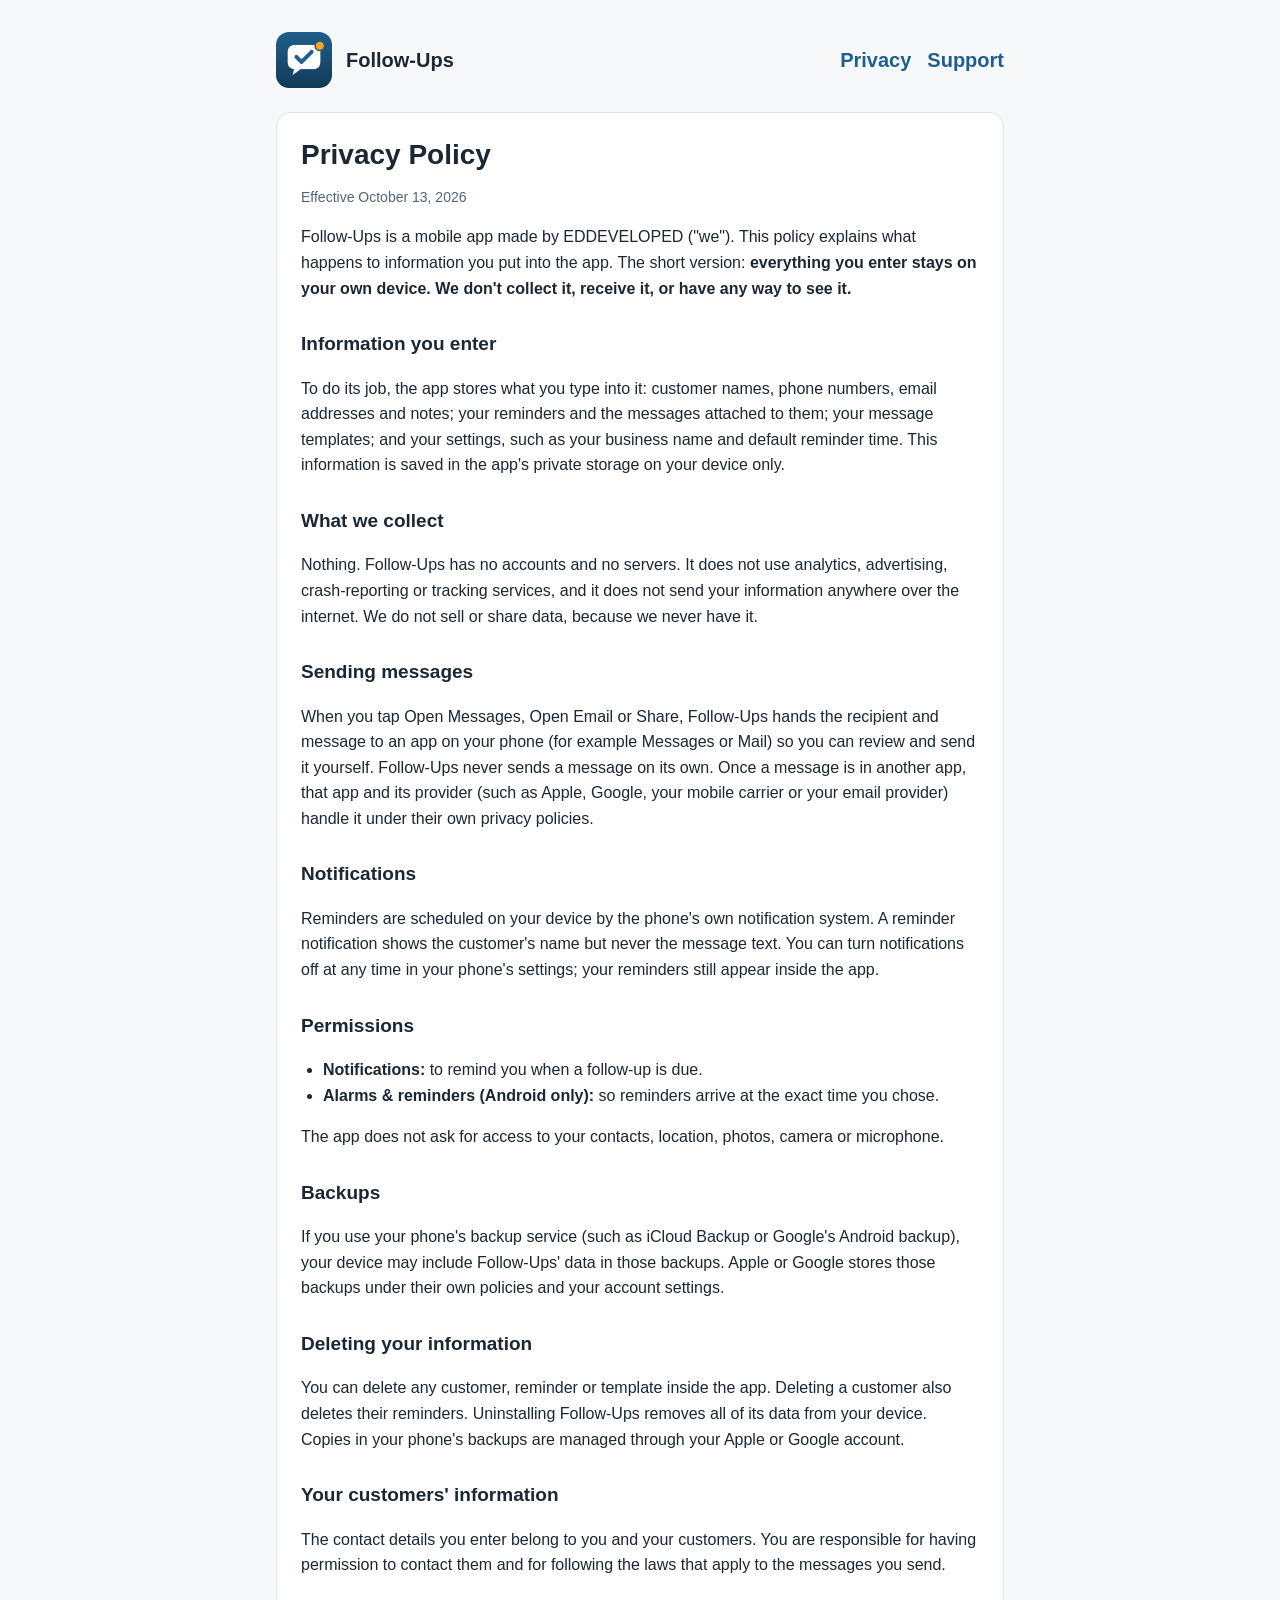
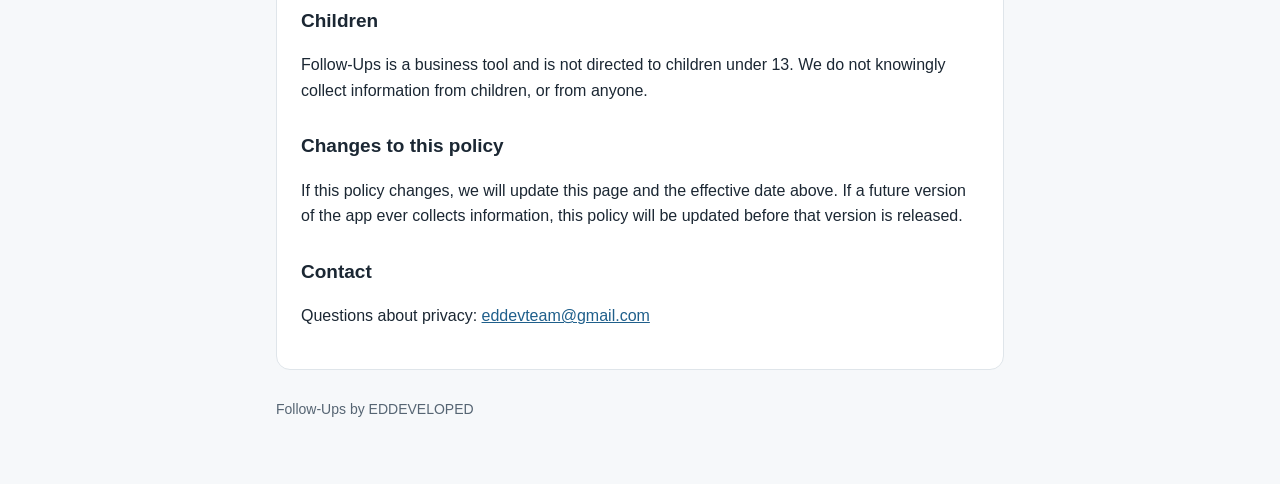
==== privacy.html @ d27f549e "Update site" ====
<!doctype html>
<html lang="en">
<head>
<meta charset="utf-8"><meta name="viewport" content="width=device-width, initial-scale=1">
<title>Privacy Policy · Follow-Ups</title>
<link rel="stylesheet" href="style.css">
</head>
<body><main>
<header><img src="icon.png" alt="" width="56" height="56"><a href="./">Follow-Ups</a><nav><a href="privacy.html">Privacy</a><a href="support.html">Support</a></nav></header>
<div class="card">
<h1>Privacy Policy</h1>
<p class="muted">Effective October 13, 2026</p>

<p>Follow-Ups is a mobile app made by EDDEVELOPED ("we"). This policy explains what happens to information you put into the app. The short version: <strong>everything you enter stays on your own device. We don't collect it, receive it, or have any way to see it.</strong></p>

<h2>Information you enter</h2>
<p>To do its job, the app stores what you type into it: customer names, phone numbers, email addresses and notes; your reminders and the messages attached to them; your message templates; and your settings, such as your business name and default reminder time. This information is saved in the app's private storage on your device only.</p>

<h2>What we collect</h2>
<p>Nothing. Follow-Ups has no accounts and no servers. It does not use analytics, advertising, crash-reporting or tracking services, and it does not send your information anywhere over the internet. We do not sell or share data, because we never have it.</p>

<h2>Sending messages</h2>
<p>When you tap Open Messages, Open Email or Share, Follow-Ups hands the recipient and message to an app on your phone (for example Messages or Mail) so you can review and send it yourself. Follow-Ups never sends a message on its own. Once a message is in another app, that app and its provider (such as Apple, Google, your mobile carrier or your email provider) handle it under their own privacy policies.</p>

<h2>Notifications</h2>
<p>Reminders are scheduled on your device by the phone's own notification system. A reminder notification shows the customer's name but never the message text. You can turn notifications off at any time in your phone's settings; your reminders still appear inside the app.</p>

<h2>Permissions</h2>
<ul>
<li><strong>Notifications:</strong> to remind you when a follow-up is due.</li>
<li><strong>Alarms &amp; reminders (Android only):</strong> so reminders arrive at the exact time you chose.</li>
</ul>
<p>The app does not ask for access to your contacts, location, photos, camera or microphone.</p>

<h2>Backups</h2>
<p>If you use your phone's backup service (such as iCloud Backup or Google's Android backup), your device may include Follow-Ups' data in those backups. Apple or Google stores those backups under their own policies and your account settings.</p>

<h2>Deleting your information</h2>
<p>You can delete any customer, reminder or template inside the app. Deleting a customer also deletes their reminders. Uninstalling Follow-Ups removes all of its data from your device. Copies in your phone's backups are managed through your Apple or Google account.</p>

<h2>Your customers' information</h2>
<p>The contact details you enter belong to you and your customers. You are responsible for having permission to contact them and for following the laws that apply to the messages you send.</p>

<h2>Children</h2>
<p>Follow-Ups is a business tool and is not directed to children under 13. We do not knowingly collect information from children, or from anyone.</p>

<h2>Changes to this policy</h2>
<p>If this policy changes, we will update this page and the effective date above. If a future version of the app ever collects information, this policy will be updated before that version is released.</p>

<h2>Contact</h2>
<p>Questions about privacy: <a href="mailto:eddevteam@gmail.com">eddevteam@gmail.com</a></p>
</div>
<footer>Follow-Ups by EDDEVELOPED</footer>
</main></body>
</html>
---- style.css ----
:root {
  --bg: #f6f8fa; --card: #ffffff; --text: #1b2733; --muted: #566573;
  --accent: #1f5f8b; --border: #dfe5ea;
  color-scheme: light dark;
}
@media (prefers-color-scheme: dark) {
  :root { --bg: #0f1820; --card: #16222d; --text: #e6edf3; --muted: #9aaab8;
          --accent: #7fb6dc; --border: #24333f; }
}
* { box-sizing: border-box; }
body { margin: 0; background: var(--bg); color: var(--text);
  font: 16px/1.6 -apple-system, BlinkMacSystemFont, "Segoe UI", Roboto, Helvetica, Arial, sans-serif; }
main { max-width: 760px; margin: 0 auto; padding: 32px 16px 64px; }
header { display: flex; align-items: center; gap: 14px; margin-bottom: 24px; }
header img { width: 56px; height: 56px; border-radius: 13px; }
header a { color: inherit; text-decoration: none; font-weight: 700; font-size: 20px; }
nav { margin-left: auto; display: flex; gap: 16px; font-size: 15px; }
nav a { color: var(--accent); text-decoration: none; }
.card { background: var(--card); border: 1px solid var(--border); border-radius: 14px; padding: 24px; }
h1 { font-size: 28px; line-height: 1.25; margin: 0 0 8px; }
h2 { font-size: 19px; margin: 28px 0 6px; }
p, li { color: var(--text); }
.muted { color: var(--muted); font-size: 14px; }
a { color: var(--accent); }
ul { padding-left: 22px; }
footer { margin-top: 28px; color: var(--muted); font-size: 14px; }
@media (max-width: 520px) { header { flex-wrap: wrap; } nav { margin-left: 0; width: 100%; } }
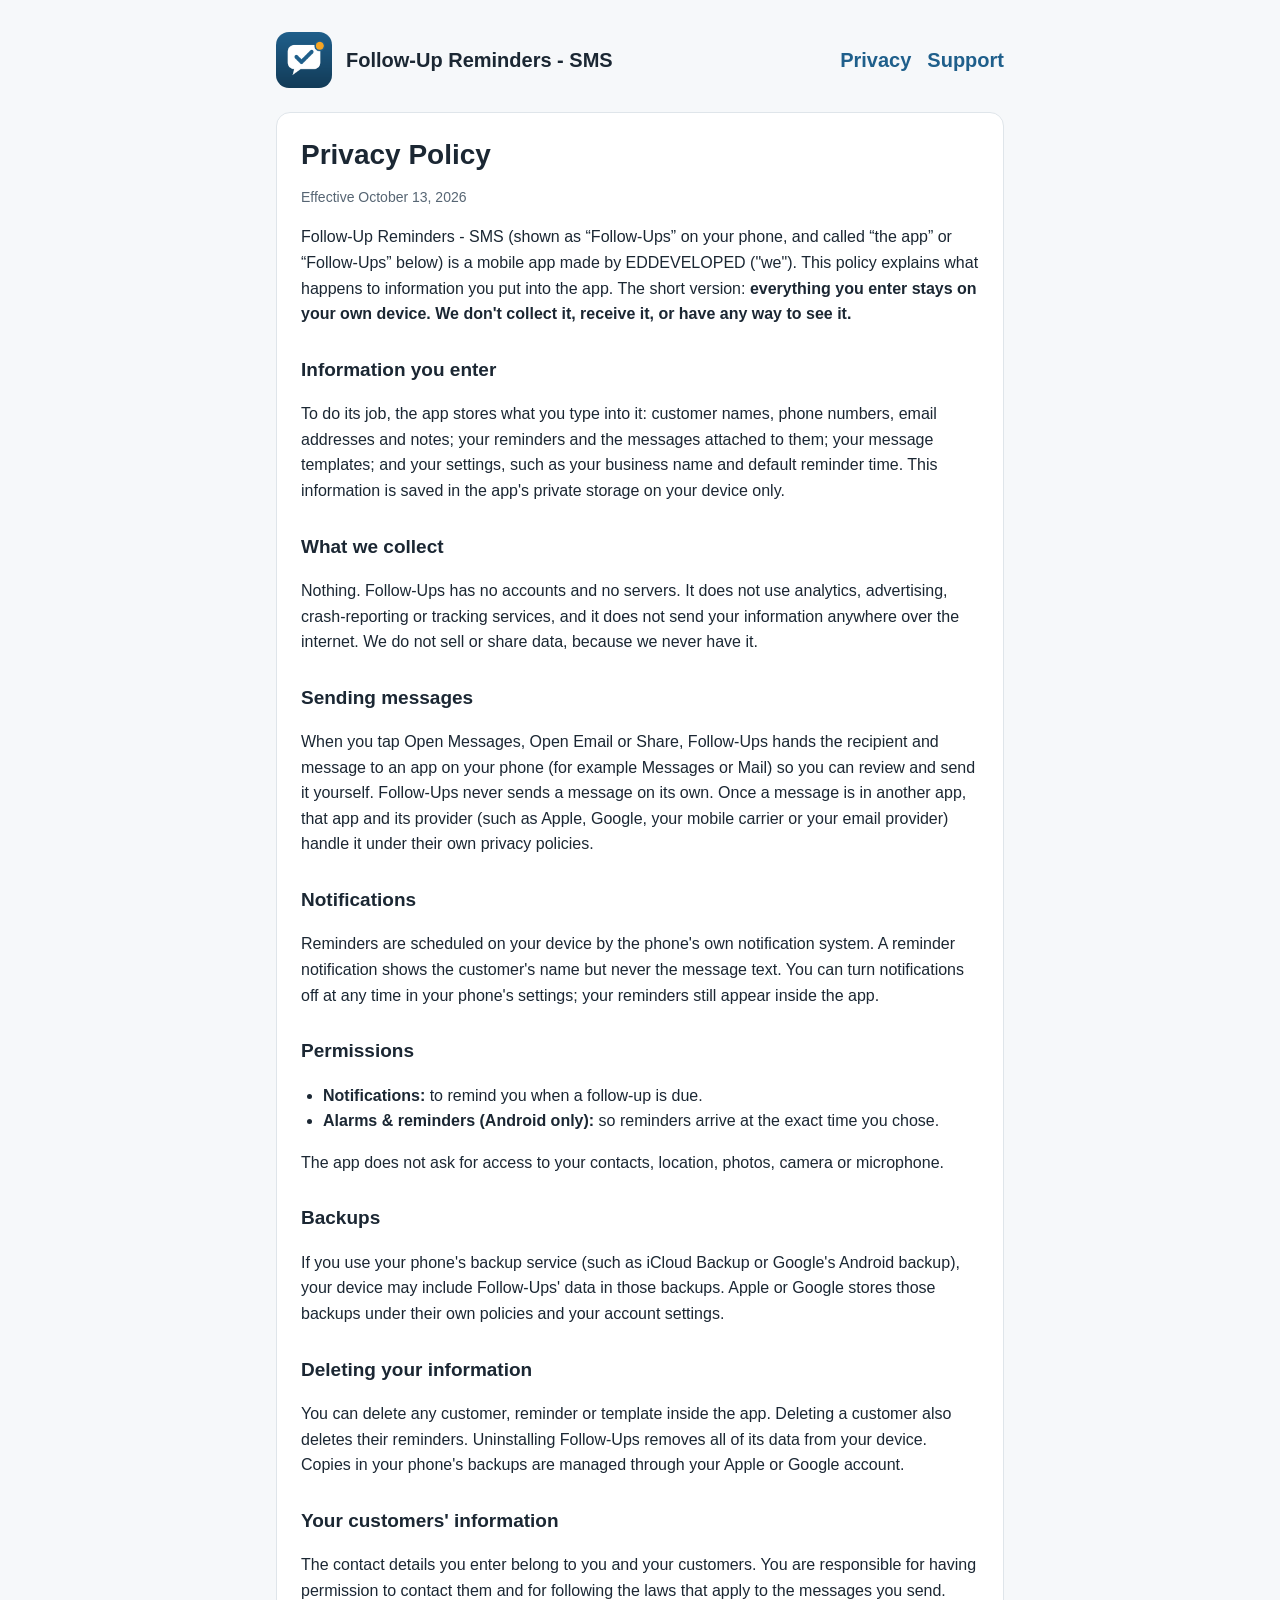
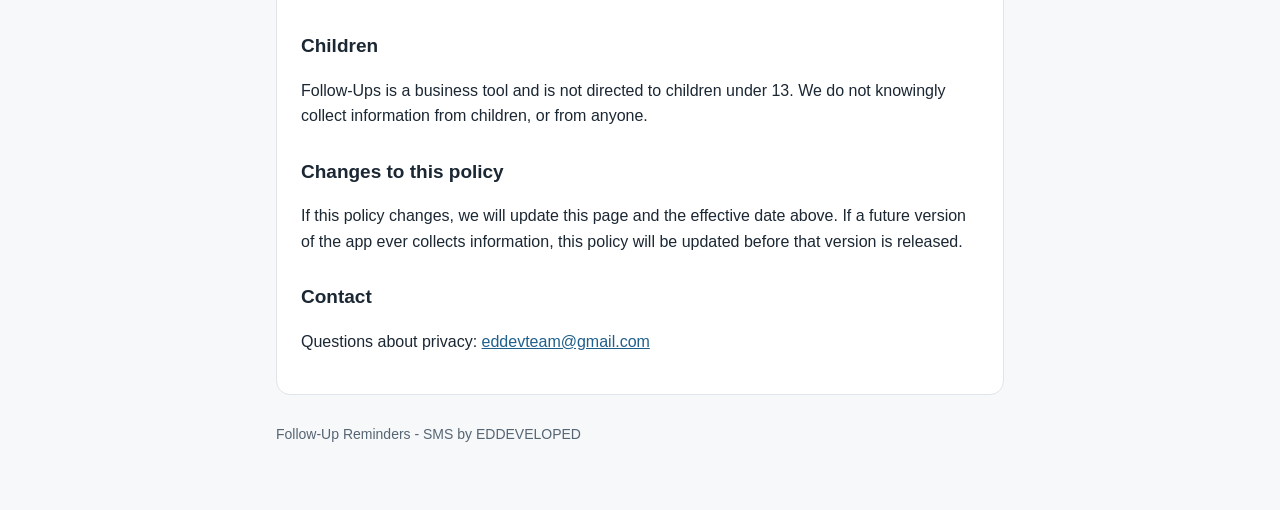
==== commit 37da2fef: "Update site" ====
--- a/privacy.html
+++ b/privacy.html
@@ -2,16 +2,16 @@
 <html lang="en">
 <head>
 <meta charset="utf-8"><meta name="viewport" content="width=device-width, initial-scale=1">
-<title>Privacy Policy · Follow-Ups</title>
+<title>Privacy Policy · Follow-Up Reminders - SMS</title>
 <link rel="stylesheet" href="style.css">
 </head>
 <body><main>
-<header><img src="icon.png" alt="" width="56" height="56"><a href="./">Follow-Ups</a><nav><a href="privacy.html">Privacy</a><a href="support.html">Support</a></nav></header>
+<header><img src="icon.png" alt="" width="56" height="56"><a href="./">Follow-Up Reminders - SMS</a><nav><a href="privacy.html">Privacy</a><a href="support.html">Support</a></nav></header>
 <div class="card">
 <h1>Privacy Policy</h1>
 <p class="muted">Effective October 13, 2026</p>
 
-<p>Follow-Ups is a mobile app made by EDDEVELOPED ("we"). This policy explains what happens to information you put into the app. The short version: <strong>everything you enter stays on your own device. We don't collect it, receive it, or have any way to see it.</strong></p>
+<p>Follow-Up Reminders - SMS (shown as &ldquo;Follow-Ups&rdquo; on your phone, and called &ldquo;the app&rdquo; or &ldquo;Follow-Ups&rdquo; below) is a mobile app made by EDDEVELOPED ("we"). This policy explains what happens to information you put into the app. The short version: <strong>everything you enter stays on your own device. We don't collect it, receive it, or have any way to see it.</strong></p>
 
 <h2>Information you enter</h2>
 <p>To do its job, the app stores what you type into it: customer names, phone numbers, email addresses and notes; your reminders and the messages attached to them; your message templates; and your settings, such as your business name and default reminder time. This information is saved in the app's private storage on your device only.</p>
@@ -50,6 +50,6 @@
 <h2>Contact</h2>
 <p>Questions about privacy: <a href="mailto:eddevteam@gmail.com">eddevteam@gmail.com</a></p>
 </div>
-<footer>Follow-Ups by EDDEVELOPED</footer>
+<footer>Follow-Up Reminders - SMS by EDDEVELOPED</footer>
 </main></body>
 </html>
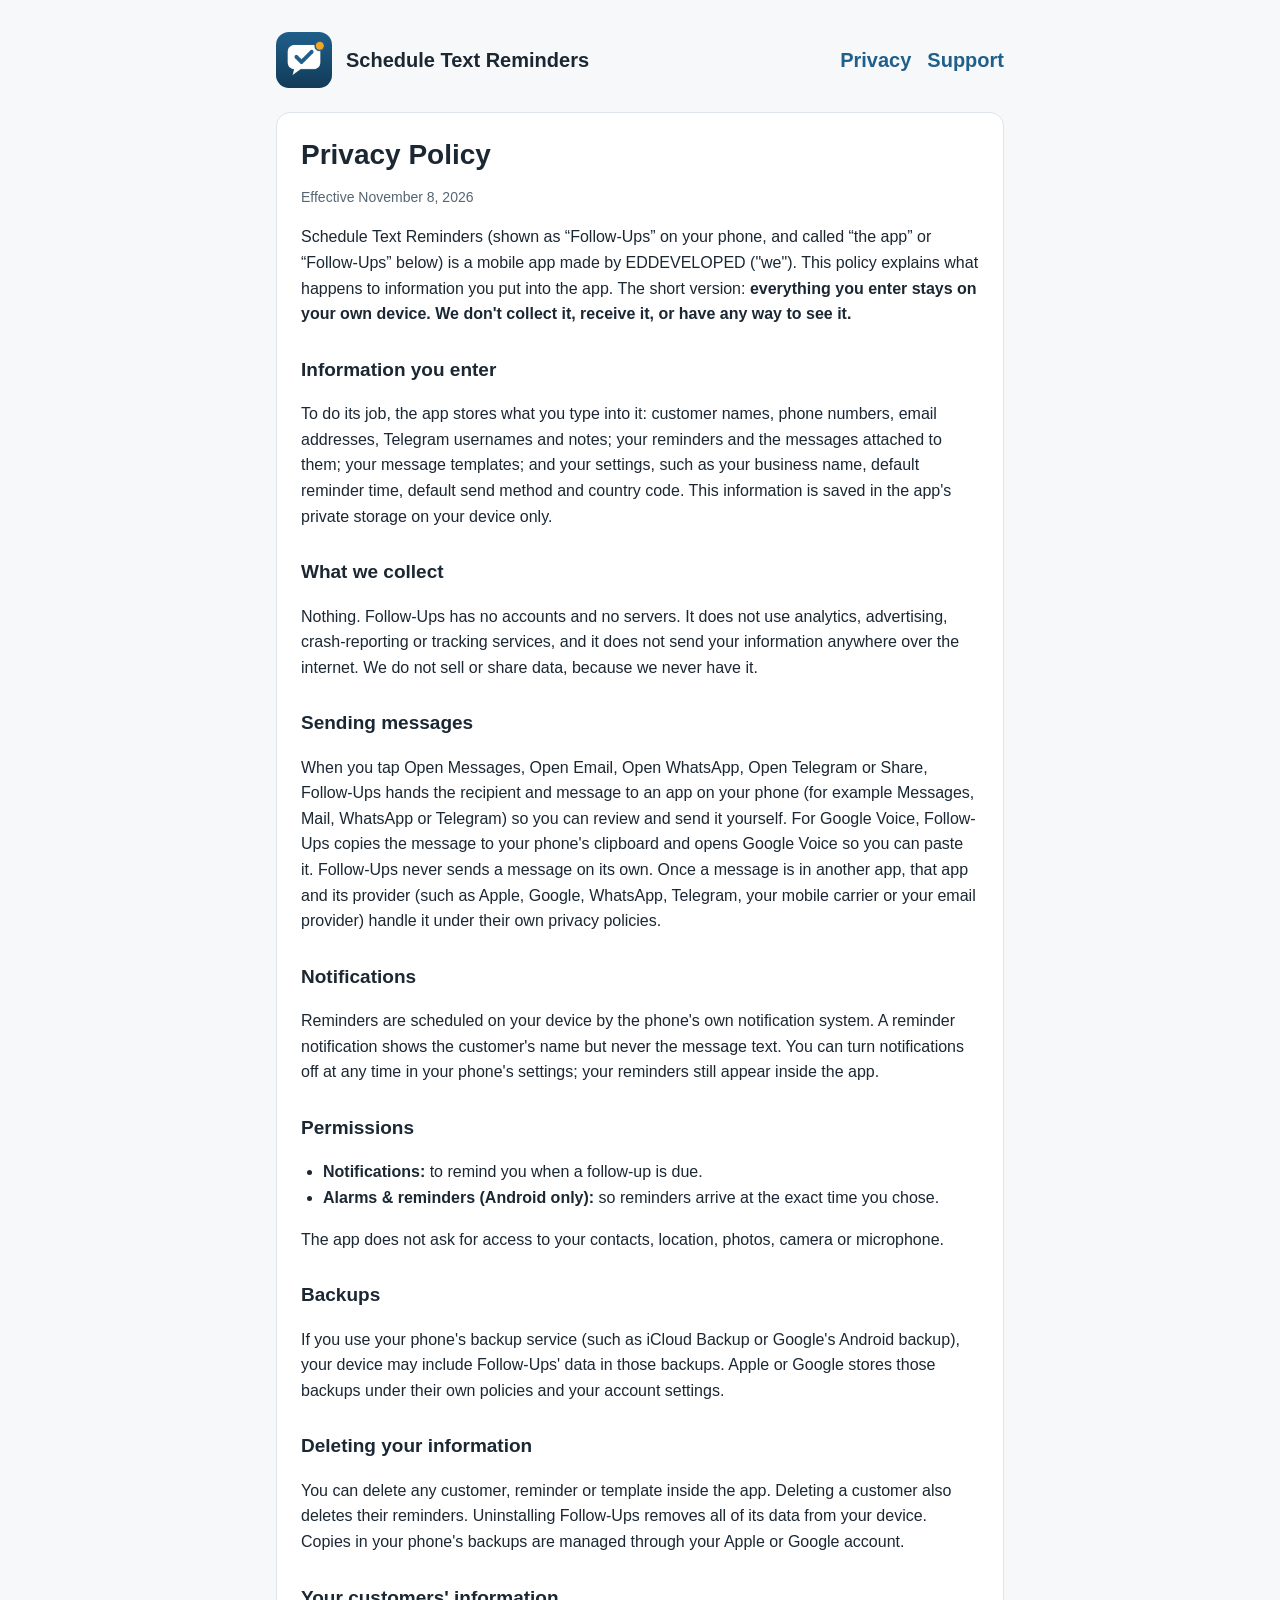
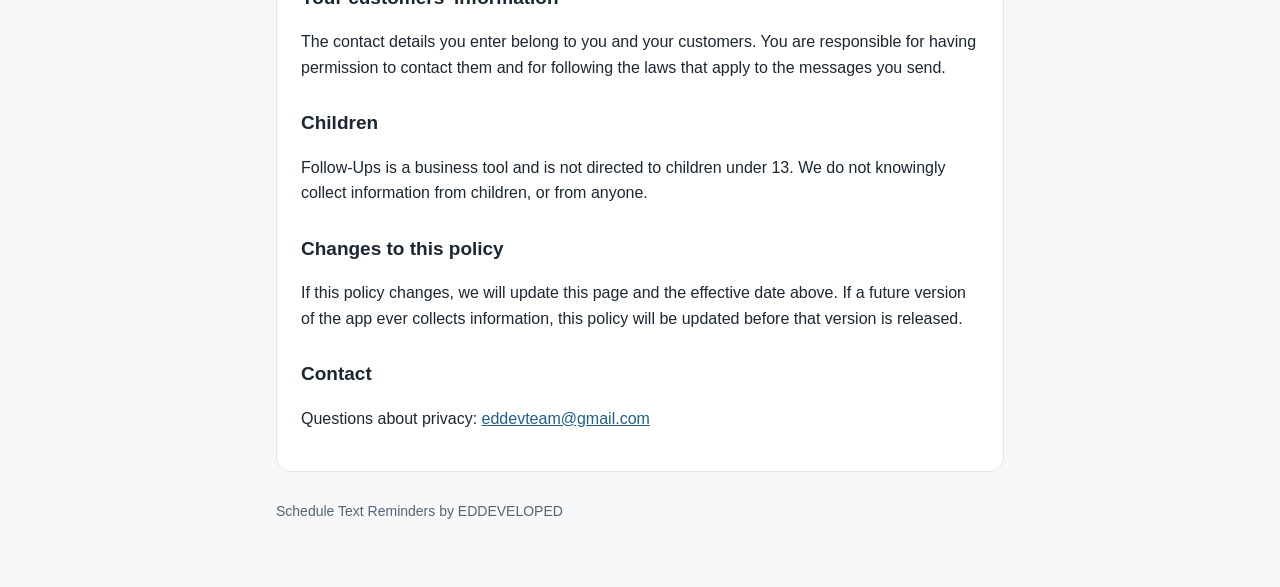
==== commit 4d2ebefa: "Update site" ====
--- a/privacy.html
+++ b/privacy.html
@@ -2,25 +2,25 @@
 <html lang="en">
 <head>
 <meta charset="utf-8"><meta name="viewport" content="width=device-width, initial-scale=1">
-<title>Privacy Policy · Follow-Up Reminders - SMS</title>
+<title>Privacy Policy · Schedule Text Reminders</title>
 <link rel="stylesheet" href="style.css">
 </head>
 <body><main>
-<header><img src="icon.png" alt="" width="56" height="56"><a href="./">Follow-Up Reminders - SMS</a><nav><a href="privacy.html">Privacy</a><a href="support.html">Support</a></nav></header>
+<header><img src="icon.png" alt="" width="56" height="56"><a href="./">Schedule Text Reminders</a><nav><a href="privacy.html">Privacy</a><a href="support.html">Support</a></nav></header>
 <div class="card">
 <h1>Privacy Policy</h1>
-<p class="muted">Effective October 13, 2026</p>
+<p class="muted">Effective November 8, 2026</p>
 
-<p>Follow-Up Reminders - SMS (shown as &ldquo;Follow-Ups&rdquo; on your phone, and called &ldquo;the app&rdquo; or &ldquo;Follow-Ups&rdquo; below) is a mobile app made by EDDEVELOPED ("we"). This policy explains what happens to information you put into the app. The short version: <strong>everything you enter stays on your own device. We don't collect it, receive it, or have any way to see it.</strong></p>
+<p>Schedule Text Reminders (shown as &ldquo;Follow-Ups&rdquo; on your phone, and called &ldquo;the app&rdquo; or &ldquo;Follow-Ups&rdquo; below) is a mobile app made by EDDEVELOPED ("we"). This policy explains what happens to information you put into the app. The short version: <strong>everything you enter stays on your own device. We don't collect it, receive it, or have any way to see it.</strong></p>
 
 <h2>Information you enter</h2>
-<p>To do its job, the app stores what you type into it: customer names, phone numbers, email addresses and notes; your reminders and the messages attached to them; your message templates; and your settings, such as your business name and default reminder time. This information is saved in the app's private storage on your device only.</p>
+<p>To do its job, the app stores what you type into it: customer names, phone numbers, email addresses, Telegram usernames and notes; your reminders and the messages attached to them; your message templates; and your settings, such as your business name, default reminder time, default send method and country code. This information is saved in the app's private storage on your device only.</p>
 
 <h2>What we collect</h2>
 <p>Nothing. Follow-Ups has no accounts and no servers. It does not use analytics, advertising, crash-reporting or tracking services, and it does not send your information anywhere over the internet. We do not sell or share data, because we never have it.</p>
 
 <h2>Sending messages</h2>
-<p>When you tap Open Messages, Open Email or Share, Follow-Ups hands the recipient and message to an app on your phone (for example Messages or Mail) so you can review and send it yourself. Follow-Ups never sends a message on its own. Once a message is in another app, that app and its provider (such as Apple, Google, your mobile carrier or your email provider) handle it under their own privacy policies.</p>
+<p>When you tap Open Messages, Open Email, Open WhatsApp, Open Telegram or Share, Follow-Ups hands the recipient and message to an app on your phone (for example Messages, Mail, WhatsApp or Telegram) so you can review and send it yourself. For Google Voice, Follow-Ups copies the message to your phone's clipboard and opens Google Voice so you can paste it. Follow-Ups never sends a message on its own. Once a message is in another app, that app and its provider (such as Apple, Google, WhatsApp, Telegram, your mobile carrier or your email provider) handle it under their own privacy policies.</p>
 
 <h2>Notifications</h2>
 <p>Reminders are scheduled on your device by the phone's own notification system. A reminder notification shows the customer's name but never the message text. You can turn notifications off at any time in your phone's settings; your reminders still appear inside the app.</p>
@@ -50,6 +50,6 @@
 <h2>Contact</h2>
 <p>Questions about privacy: <a href="mailto:eddevteam@gmail.com">eddevteam@gmail.com</a></p>
 </div>
-<footer>Follow-Up Reminders - SMS by EDDEVELOPED</footer>
+<footer>Schedule Text Reminders by EDDEVELOPED</footer>
 </main></body>
 </html>
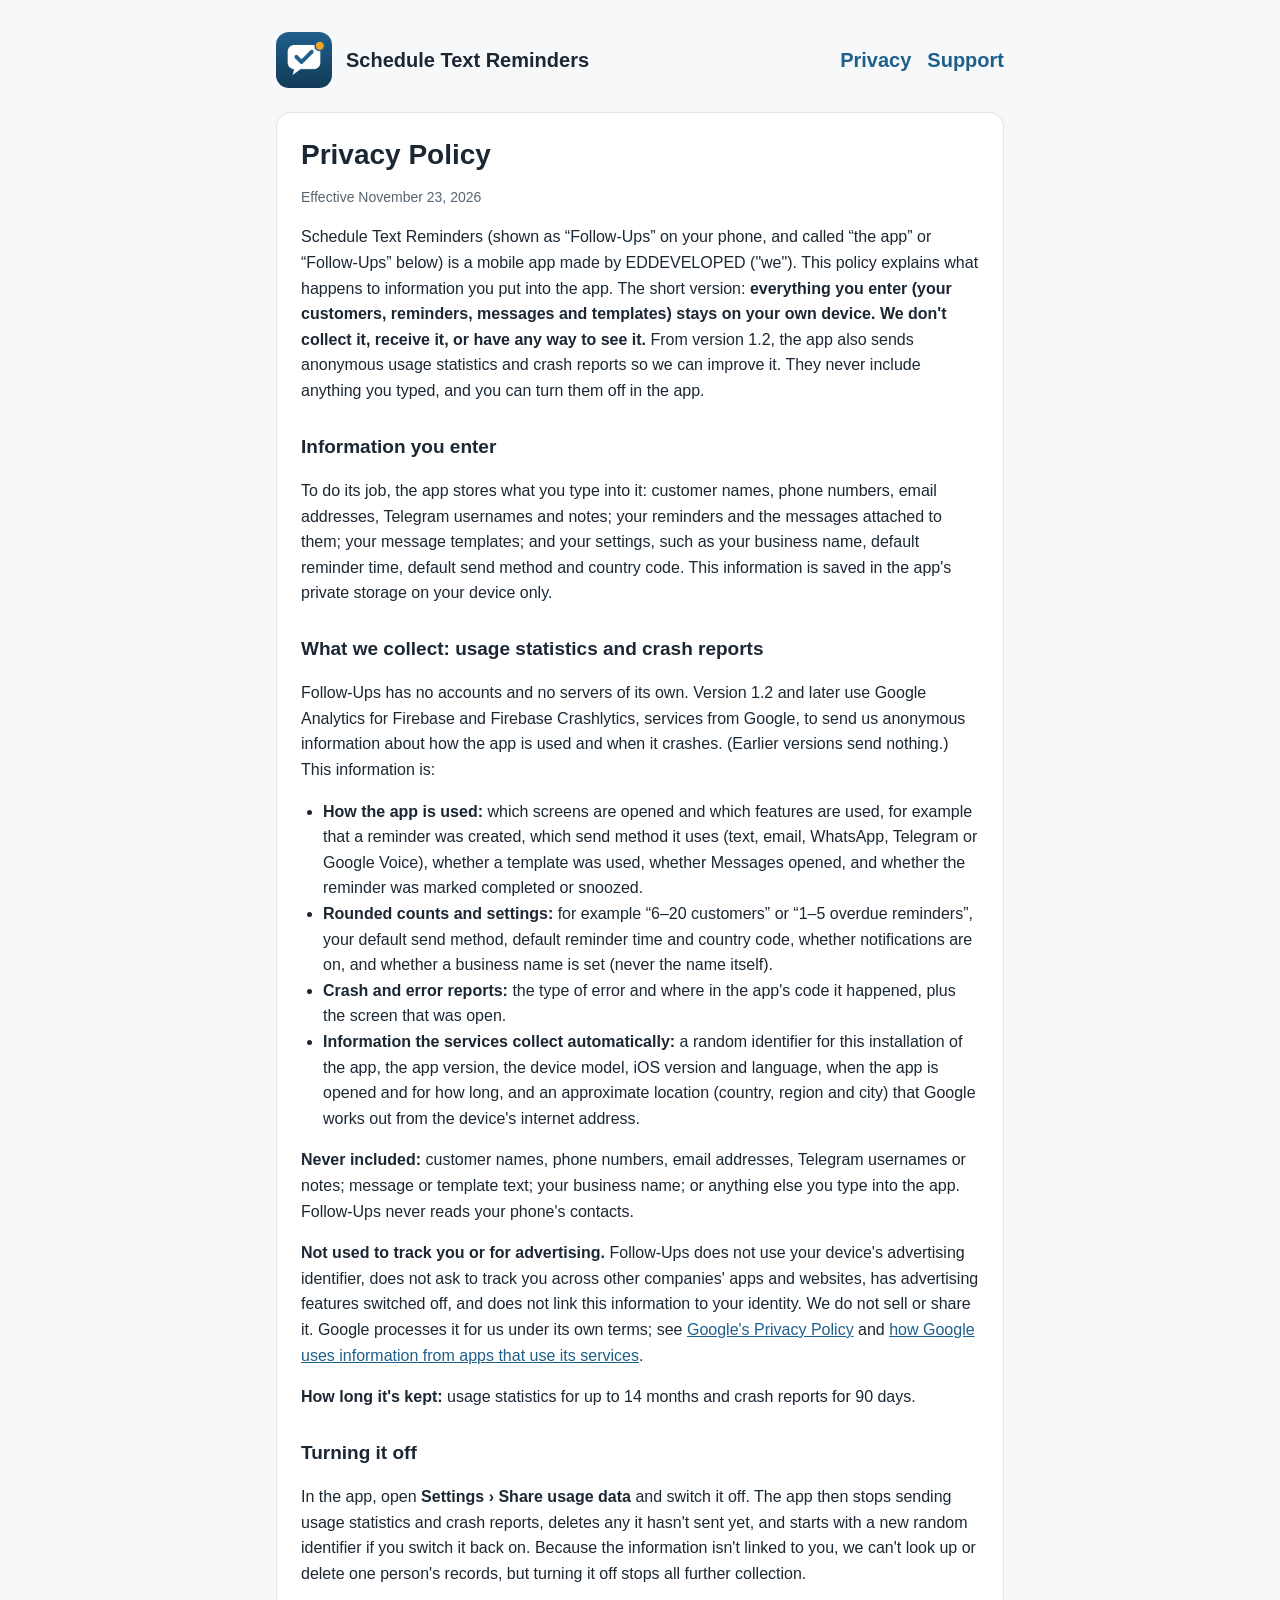
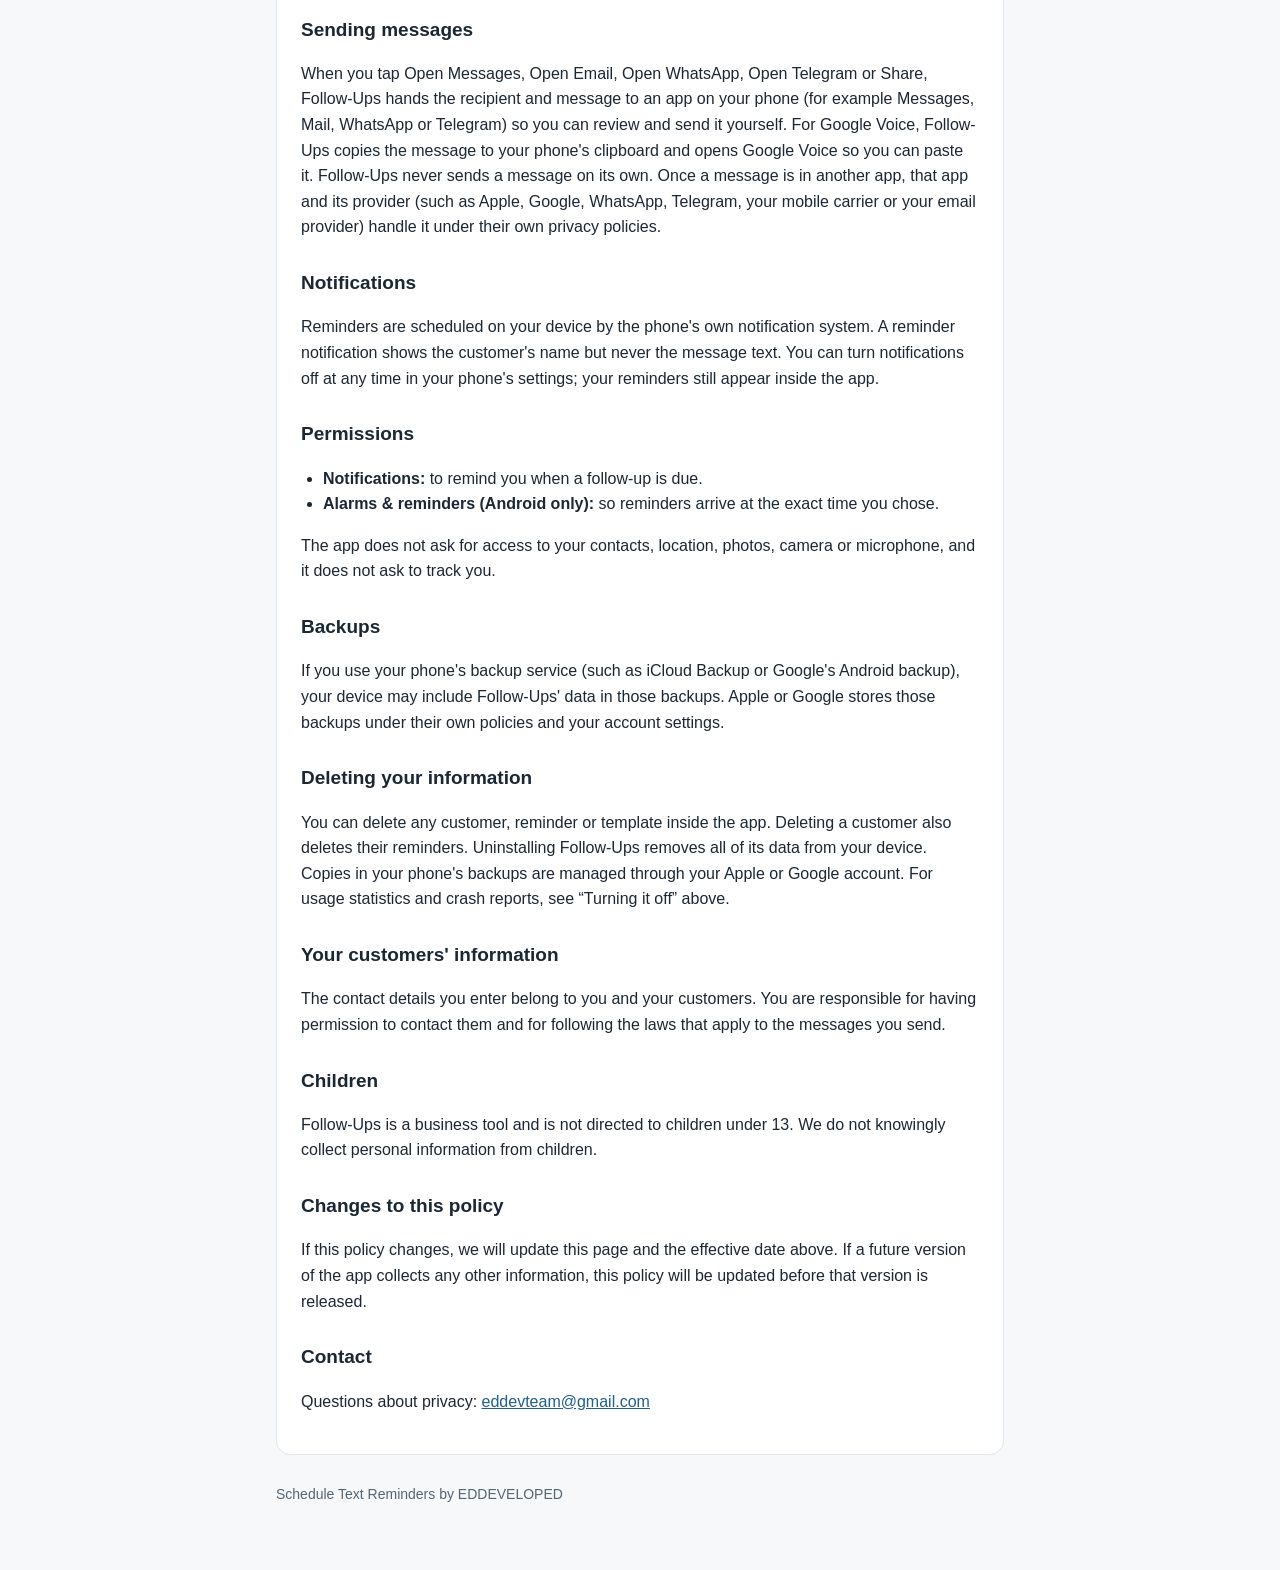
==== commit 18735bca: "Update site" ====
--- a/privacy.html
+++ b/privacy.html
@@ -9,15 +9,27 @@
 <header><img src="icon.png" alt="" width="56" height="56"><a href="./">Schedule Text Reminders</a><nav><a href="privacy.html">Privacy</a><a href="support.html">Support</a></nav></header>
 <div class="card">
 <h1>Privacy Policy</h1>
-<p class="muted">Effective November 8, 2026</p>
+<p class="muted">Effective November 23, 2026</p>
 
-<p>Schedule Text Reminders (shown as &ldquo;Follow-Ups&rdquo; on your phone, and called &ldquo;the app&rdquo; or &ldquo;Follow-Ups&rdquo; below) is a mobile app made by EDDEVELOPED ("we"). This policy explains what happens to information you put into the app. The short version: <strong>everything you enter stays on your own device. We don't collect it, receive it, or have any way to see it.</strong></p>
+<p>Schedule Text Reminders (shown as &ldquo;Follow-Ups&rdquo; on your phone, and called &ldquo;the app&rdquo; or &ldquo;Follow-Ups&rdquo; below) is a mobile app made by EDDEVELOPED ("we"). This policy explains what happens to information you put into the app. The short version: <strong>everything you enter (your customers, reminders, messages and templates) stays on your own device. We don't collect it, receive it, or have any way to see it.</strong> From version 1.2, the app also sends anonymous usage statistics and crash reports so we can improve it. They never include anything you typed, and you can turn them off in the app.</p>
 
 <h2>Information you enter</h2>
 <p>To do its job, the app stores what you type into it: customer names, phone numbers, email addresses, Telegram usernames and notes; your reminders and the messages attached to them; your message templates; and your settings, such as your business name, default reminder time, default send method and country code. This information is saved in the app's private storage on your device only.</p>
 
-<h2>What we collect</h2>
-<p>Nothing. Follow-Ups has no accounts and no servers. It does not use analytics, advertising, crash-reporting or tracking services, and it does not send your information anywhere over the internet. We do not sell or share data, because we never have it.</p>
+<h2>What we collect: usage statistics and crash reports</h2>
+<p>Follow-Ups has no accounts and no servers of its own. Version 1.2 and later use Google Analytics for Firebase and Firebase Crashlytics, services from Google, to send us anonymous information about how the app is used and when it crashes. (Earlier versions send nothing.) This information is:</p>
+<ul>
+<li><strong>How the app is used:</strong> which screens are opened and which features are used, for example that a reminder was created, which send method it uses (text, email, WhatsApp, Telegram or Google Voice), whether a template was used, whether Messages opened, and whether the reminder was marked completed or snoozed.</li>
+<li><strong>Rounded counts and settings:</strong> for example &ldquo;6&ndash;20 customers&rdquo; or &ldquo;1&ndash;5 overdue reminders&rdquo;, your default send method, default reminder time and country code, whether notifications are on, and whether a business name is set (never the name itself).</li>
+<li><strong>Crash and error reports:</strong> the type of error and where in the app's code it happened, plus the screen that was open.</li>
+<li><strong>Information the services collect automatically:</strong> a random identifier for this installation of the app, the app version, the device model, iOS version and language, when the app is opened and for how long, and an approximate location (country, region and city) that Google works out from the device's internet address.</li>
+</ul>
+<p><strong>Never included:</strong> customer names, phone numbers, email addresses, Telegram usernames or notes; message or template text; your business name; or anything else you type into the app. Follow-Ups never reads your phone's contacts.</p>
+<p><strong>Not used to track you or for advertising.</strong> Follow-Ups does not use your device's advertising identifier, does not ask to track you across other companies' apps and websites, has advertising features switched off, and does not link this information to your identity. We do not sell or share it. Google processes it for us under its own terms; see <a href="https://policies.google.com/privacy">Google's Privacy Policy</a> and <a href="https://policies.google.com/technologies/partner-sites">how Google uses information from apps that use its services</a>.</p>
+<p><strong>How long it's kept:</strong> usage statistics for up to 14 months and crash reports for 90 days.</p>
+
+<h2>Turning it off</h2>
+<p>In the app, open <strong>Settings &rsaquo; Share usage data</strong> and switch it off. The app then stops sending usage statistics and crash reports, deletes any it hasn't sent yet, and starts with a new random identifier if you switch it back on. Because the information isn't linked to you, we can't look up or delete one person's records, but turning it off stops all further collection.</p>
 
 <h2>Sending messages</h2>
 <p>When you tap Open Messages, Open Email, Open WhatsApp, Open Telegram or Share, Follow-Ups hands the recipient and message to an app on your phone (for example Messages, Mail, WhatsApp or Telegram) so you can review and send it yourself. For Google Voice, Follow-Ups copies the message to your phone's clipboard and opens Google Voice so you can paste it. Follow-Ups never sends a message on its own. Once a message is in another app, that app and its provider (such as Apple, Google, WhatsApp, Telegram, your mobile carrier or your email provider) handle it under their own privacy policies.</p>
@@ -30,22 +42,22 @@
 <li><strong>Notifications:</strong> to remind you when a follow-up is due.</li>
 <li><strong>Alarms &amp; reminders (Android only):</strong> so reminders arrive at the exact time you chose.</li>
 </ul>
-<p>The app does not ask for access to your contacts, location, photos, camera or microphone.</p>
+<p>The app does not ask for access to your contacts, location, photos, camera or microphone, and it does not ask to track you.</p>
 
 <h2>Backups</h2>
 <p>If you use your phone's backup service (such as iCloud Backup or Google's Android backup), your device may include Follow-Ups' data in those backups. Apple or Google stores those backups under their own policies and your account settings.</p>
 
 <h2>Deleting your information</h2>
-<p>You can delete any customer, reminder or template inside the app. Deleting a customer also deletes their reminders. Uninstalling Follow-Ups removes all of its data from your device. Copies in your phone's backups are managed through your Apple or Google account.</p>
+<p>You can delete any customer, reminder or template inside the app. Deleting a customer also deletes their reminders. Uninstalling Follow-Ups removes all of its data from your device. Copies in your phone's backups are managed through your Apple or Google account. For usage statistics and crash reports, see &ldquo;Turning it off&rdquo; above.</p>
 
 <h2>Your customers' information</h2>
 <p>The contact details you enter belong to you and your customers. You are responsible for having permission to contact them and for following the laws that apply to the messages you send.</p>
 
 <h2>Children</h2>
-<p>Follow-Ups is a business tool and is not directed to children under 13. We do not knowingly collect information from children, or from anyone.</p>
+<p>Follow-Ups is a business tool and is not directed to children under 13. We do not knowingly collect personal information from children.</p>
 
 <h2>Changes to this policy</h2>
-<p>If this policy changes, we will update this page and the effective date above. If a future version of the app ever collects information, this policy will be updated before that version is released.</p>
+<p>If this policy changes, we will update this page and the effective date above. If a future version of the app collects any other information, this policy will be updated before that version is released.</p>
 
 <h2>Contact</h2>
 <p>Questions about privacy: <a href="mailto:eddevteam@gmail.com">eddevteam@gmail.com</a></p>
